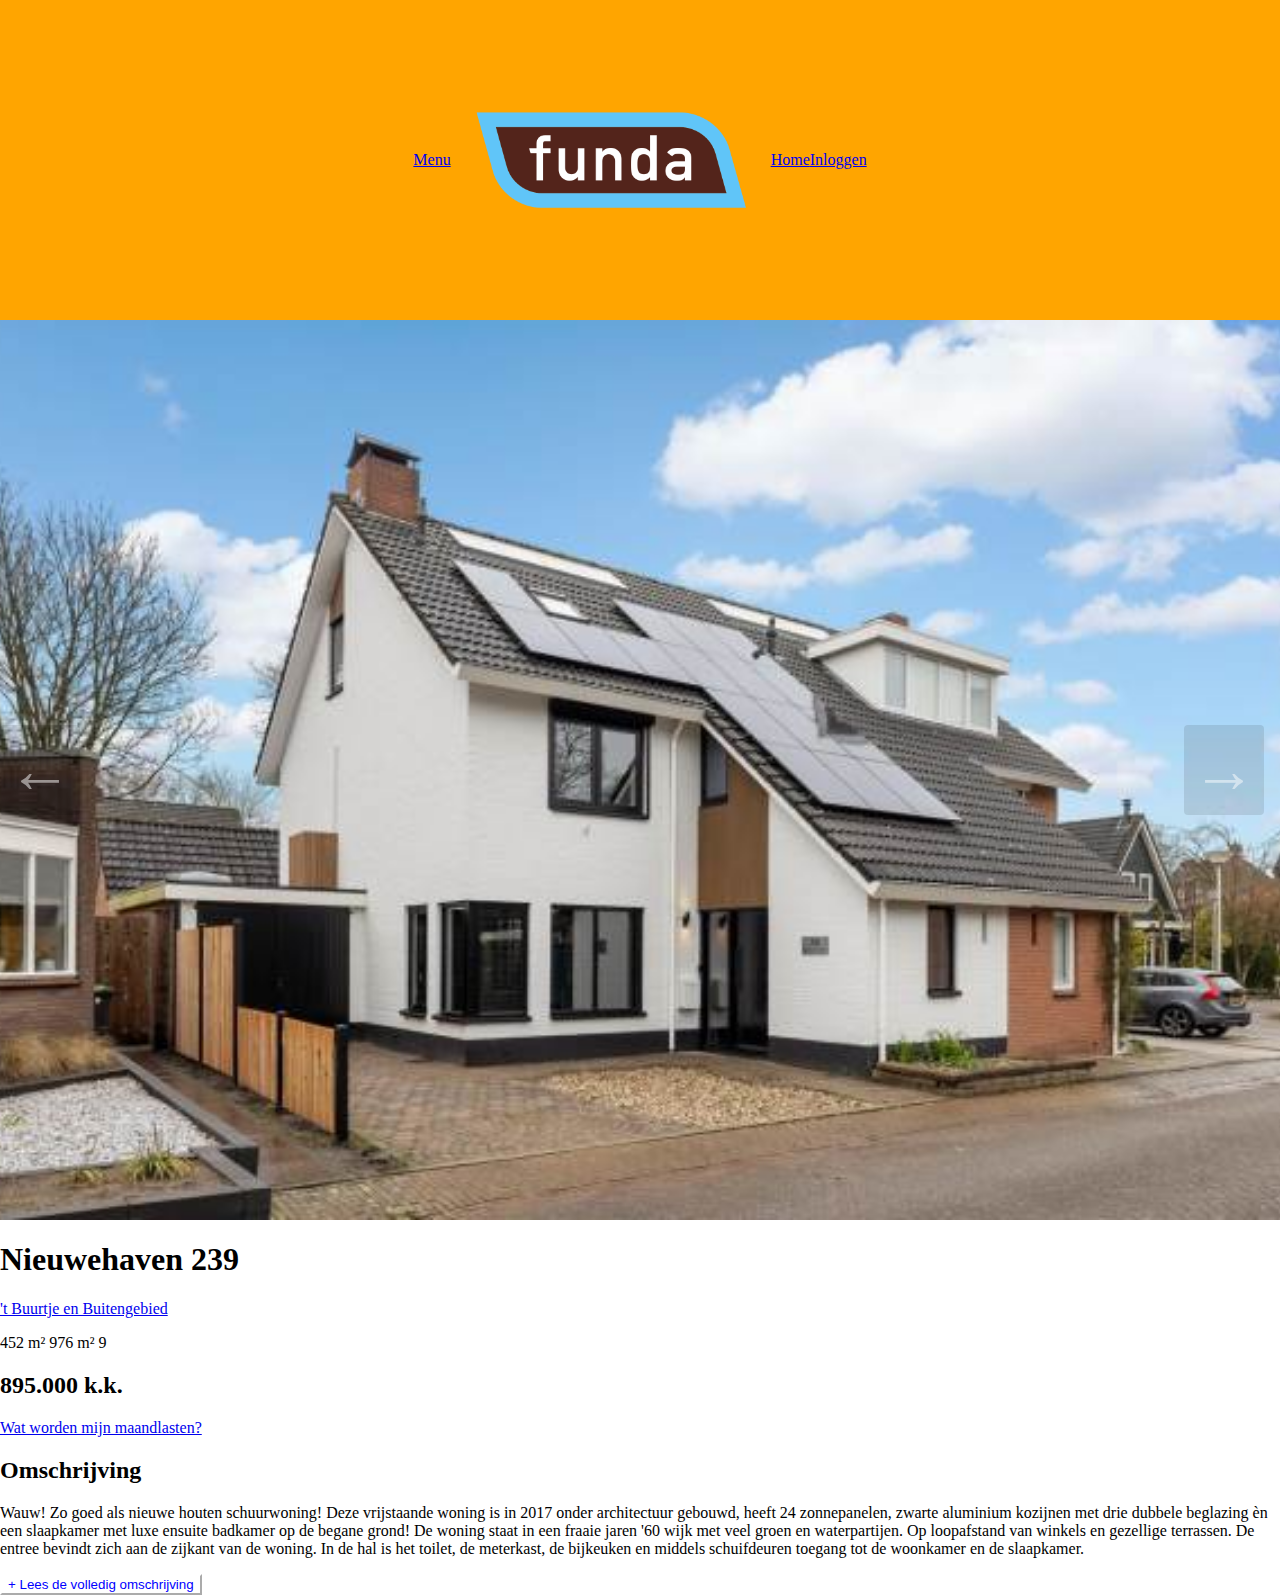
==== index.html @ ca4c76fd "fd" ====
<!DOCTYPE html>
<html lang="en">
<head>
    <meta charset="UTF-8">
    <meta name="viewport" content="width=device-width, initial-scale=1.0">
    <title>Document</title>
    <link rel="stylesheet" href="styles/fundastyle.css">
    <script src="fundascript" defer></script>
    <title>Funda</title>
    <link rel="icon" href="plaatjess/02-funda-Blue.png"/>
</head>
<header>
    <nav>
        <a href="https://www.youtube.com/">Menu</a>
        <img id="logotje" src="plaatjess/02-funda-Blue.png" alt="logo van funda">
        <a href="https://www.youtube.com/">Home</a>
        <a href="https://www.youtube.com/">Inloggen</a>
   
    </nav>
</header>
<body>
    <section class="fotobeginner">
    <section aria-label="fotosfunda">
        <div class="swipere" data-slider>
            <button class="swipere-button eerste" data-carousel-button="eerste">&#8592;</button>
            <button class="swipere-button tweede" data-carousel-button="tweede">&#8594;</button>
        <ul data-slides>
            <li class="sliderfoto" data-active >
                <img src="plaatjess/0.jpg" alt="huis1" width="180">
            </li>
            <li class="sliderfoto">
                <img src="plaatjess/OIP.jpeg" alt="huis2">
            </li>
            <li class="sliderfoto">
                <img src="plaatjess/1.jpg" alt="huis3">
            </li>
            <li class="sliderfoto">
                <img src="plaatjess/806_720x480.jpg" alt="huis4">
            </li>
            <li class="sliderfoto">
                <img src="plaatjess/foto-s-van-een-modern-huizen-door-bas-suurmond-fotografie.webp" alt="huis5">
            </li>
            <!-- <li class="sliderfoto">
                <img src="plaatjess/" alt="huis6"></li>
            <li class="sliderfoto">
                <img src="plaatjess/" alt="huis"></li>
            <li class="sliderfoto"><img src="plaatjess/" alt="huis">
            </li>
            <li class="sliderfoto">
                <img src="plaatjess/" alt="huis"></li>
            <li class="sliderfoto"><img src="plaatjess/" alt="huis">
            </li>
            <li class="sliderfoto">
                <img src="plaatjess/" alt="huis">
            </li>
            <li class="sliderfoto">
                <img src="plaatjess/" alt="huis">
            </li>
            <li class="sliderfoto">
                <img src="plaatjess/" alt="huis">
            </li>
            <li class="sliderfoto">
                <img src="plaatjess/" alt="huis">
            </li> -->
                        


        
        </ul>
      </div>
    </section>
</section>

    <!-- WIREFLOW -->

    <section class="wireflowgedeelte">

        <h1>Nieuwehaven 239</h1>
        <p></p>
        <a href="https://www.funda.nl/informatie/schagerbrug/t-buurtje-en-buitengebied/">'t Buurtje en Buitengebied</a>
        <p> 452 m²
            976 m²
            9</p>
            <h2>895.000 k.k.</h2>
            <a href="https://www.funda.nl/hypotheek/maandlasten/ing/?id=42235250">Wat worden mijn maandlasten?</a>

            <h2>Omschrijving</h2>
            <p>
                Wauw!
                Zo goed als nieuwe houten schuurwoning! Deze vrijstaande woning is in 2017 onder architectuur gebouwd, heeft 24 zonnepanelen, zwarte aluminium kozijnen met drie dubbele beglazing èn een slaapkamer met luxe ensuite badkamer op de begane grond!
                De woning staat in een fraaie jaren '60 wijk met veel groen en waterpartijen. Op loopafstand van winkels en gezellige terrassen.
                
                De entree bevindt zich aan de zijkant van de woning. In de hal is het toilet, de meterkast, de bijkeuken en middels schuifdeuren toegang tot de woonkamer en de slaapkamer.
                
                </p>
                <!-- <p>
                De woonkamer is prachtig! 50 m² en door het hoge plafond, de vele ramen en de grote schuifpui is de woonkamer erg licht. De keuken is in een witte kleurstelling en is voorzien van een NEFF stoomoven, koelkast, vriezer, BORA inductiekookplaat, quooker en afwasmachine. Door het kookeiland is er veel werkruimte en veel kastruimte.
                Lekker koken met zicht op je gasten!
                De houtkachel zorgt voor extra warmte en gezelligheid tijdens de koude winterdagen. De grote schuifpui zorgt voor de verbinding met het terras en de tuin. Er is uitzicht op gemeentegroen en een vijver.
                
                De grote slaapkamer op de begane grond heeft een en suite badkamer met wastafelmeubel, een ruime inloopdouche, sauna en een vrijstaand bad. Een heerlijke wellness ruimte! In de slaapkamer is veel (vaste) kastruimte.
                In de bijkeuken is de wasmachine en droger aansluiting, de waterontharder, de cv ketel en veel (vaste) kastruimte.
                
                Op de verdieping is een badkamer, slaapkamer en vide. De vide zorgt voor verbinding met de woonkamer. Eventueel zou hier een derde slaapkamer gemaakt kunnen worden met hetzelfde formaat als de slaapkamer die er al is. Er zijn dakramen en op de vloer ligt laminaat. De badkamer heeft een inloopdouche, toilet en een wastafelmeubel.
                
                De woning is volledig voorzien van aluminium kozijnen met driedubbele beglazing. De begane grond heeft een egalinevloer, alles is netjes gestuct, in lichte kleuren geschilderd en voorzien van fraaie details in eikenhout. Hier kun je zo in!
                
                De tuin is gelegen op het zuidwesten en heeft diverse terrassen zodat er altijd wel een zon- of schaduwplekje te vinden is. Er is een gazon, groentetuin en er zijn onderhoudsarme borders met witte hortensia’s en rododendrons.
                Voor de fietsen en tuinspullen is er nog een berging van ca. 17 m².
                
                • Bouwjaar 2017
                • Dak-, muur- en vloerisolatie
                • Driedubbele beglazing
                • 24 Solar Frontier zonnepanelen
                • Energielabel A+
                • Waterontharder
                • Verwarming door middel van cv-ketel en houtkachel
                
                Bent u benieuwd naar deze nieuwe, vrijstaande, levensloopbestendige woning in Peize? Maak dan een afspraak voor een bezichtiging. Wij nemen alle tijd om u de woning te laten zien. Tot ziens!
            </p> -->
        
        <button class="volledig">+ Lees de volledig omschrijving</button>
        


    </section>
</body>
</html>
---- styles/fundastyle.css ----
nav{
    position: static;
    display: flex;
    justify-content: center;
    align-items: center;
    background-color: orange;
    top: 0em;
    left: 0em;
    right: 0em;
    
}

#logotje{
    width: 25%;
}




/* FOTO SLIDER GEDEELTE */


 *, *::before, *::after {
    box-sizing: border-box;

body{
    margin: 0;

}

    
.swipere{
    width: 100vw; 
    height: 100vh;
    position: relative;
    border-bottom-color: orange;
}

.sliderfoto{
    position: absolute;
    inset: 0;
    opacity: 0;
}
.sliderfoto > img{
    display: block;
    width: 100%;
    height: 100%;
    object-fit: cover;
    object-position: center;
}

.sliderfoto[data-active] {
   opacity: 1;
}

.swipere-button{
    position: absolute;
    background: none;
    border: none;
    font-size: 4rem;
    top: 50%;
    z-index: 100;
    transform: translateY(-50%);
    color: rgba(255, 255, 255, .5);
    cursor: pointer;
    border-radius: .25rem;
    padding: 0.5rem;
    background-color: rgba(0, 0, 0, .1);
}
 
.swipere > ul {
    margin: 0;
    padding: 0;
    list-style: none;
}
.swipere-button:hover,
.swipere-button:focus{
    color: white;
    background-color: rgba(0, 0, 0, .2);
}

.swipere-button:focus{
  outline: 1px solid black;  
}
.swipere-button.eerste{
    left: 0rem;
}

.swipere-button.tweede{
    right: 1rem;
}
}


/* EINDE FOTO SLIDER */

.wireflowgedeelte{
 background-color: white;


}
.volledig{
    background-color: white;
    border-color: white;
    color: blue;
    box-shadow: white;
}
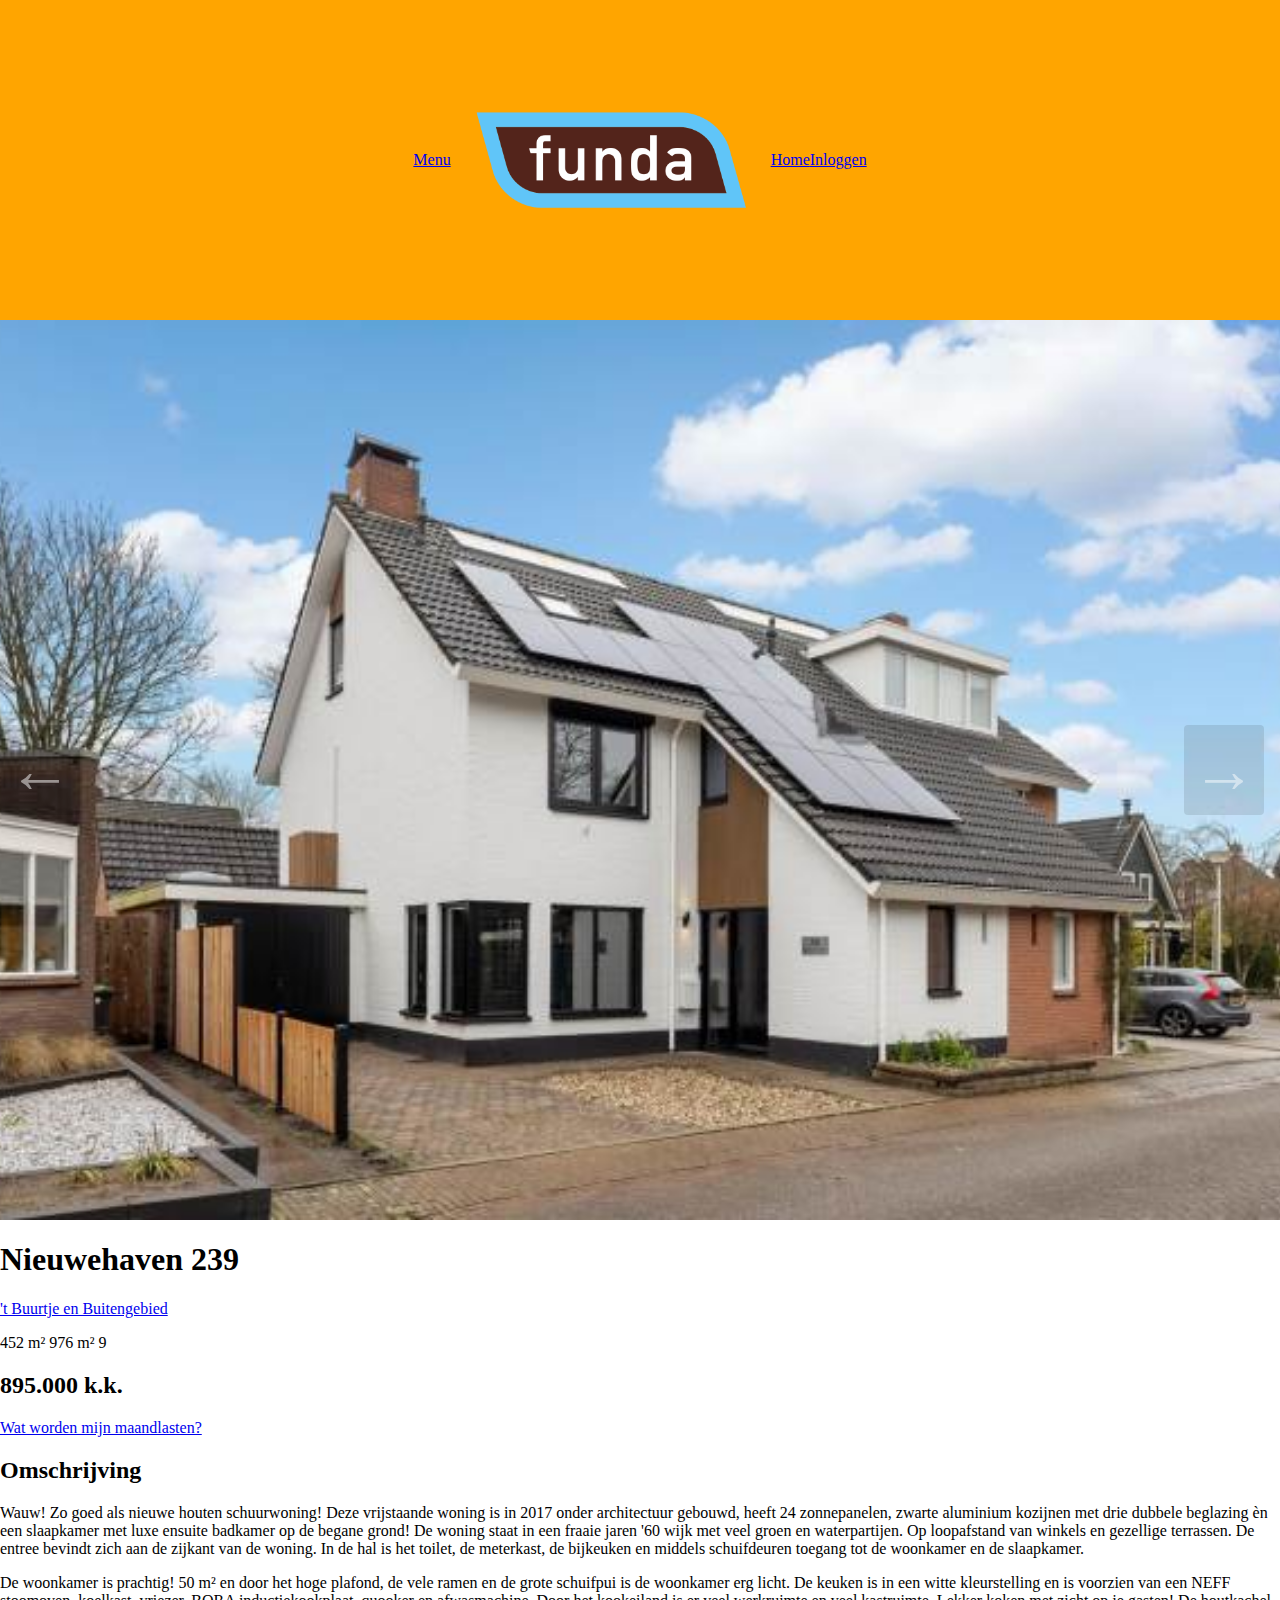
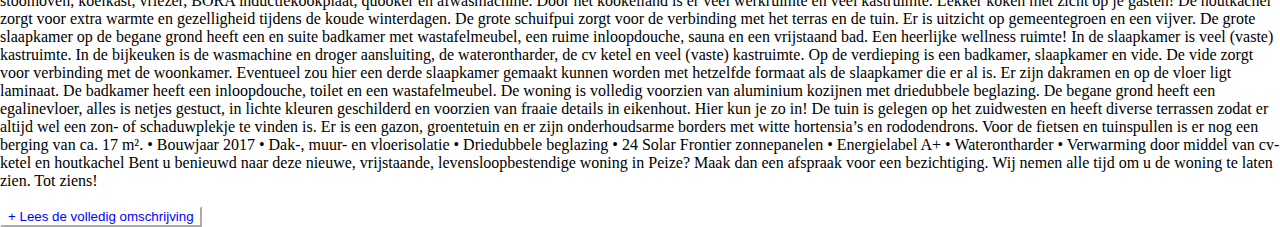
==== commit 85c5f6fd: "hulp nodig" ====
--- a/index.html
+++ b/index.html
@@ -85,15 +85,15 @@
             <a href="https://www.funda.nl/hypotheek/maandlasten/ing/?id=42235250">Wat worden mijn maandlasten?</a>
 
             <h2>Omschrijving</h2>
-            <p>
+            <p class="start">
                 Wauw!
                 Zo goed als nieuwe houten schuurwoning! Deze vrijstaande woning is in 2017 onder architectuur gebouwd, heeft 24 zonnepanelen, zwarte aluminium kozijnen met drie dubbele beglazing èn een slaapkamer met luxe ensuite badkamer op de begane grond!
                 De woning staat in een fraaie jaren '60 wijk met veel groen en waterpartijen. Op loopafstand van winkels en gezellige terrassen.
                 
                 De entree bevindt zich aan de zijkant van de woning. In de hal is het toilet, de meterkast, de bijkeuken en middels schuifdeuren toegang tot de woonkamer en de slaapkamer.
-                
+                <div class="hele"></div>
                 </p>
-                <!-- <p>
+                <p>
                 De woonkamer is prachtig! 50 m² en door het hoge plafond, de vele ramen en de grote schuifpui is de woonkamer erg licht. De keuken is in een witte kleurstelling en is voorzien van een NEFF stoomoven, koelkast, vriezer, BORA inductiekookplaat, quooker en afwasmachine. Door het kookeiland is er veel werkruimte en veel kastruimte.
                 Lekker koken met zicht op je gasten!
                 De houtkachel zorgt voor extra warmte en gezelligheid tijdens de koude winterdagen. De grote schuifpui zorgt voor de verbinding met het terras en de tuin. Er is uitzicht op gemeentegroen en een vijver.
@@ -117,7 +117,7 @@
                 • Verwarming door middel van cv-ketel en houtkachel
                 
                 Bent u benieuwd naar deze nieuwe, vrijstaande, levensloopbestendige woning in Peize? Maak dan een afspraak voor een bezichtiging. Wij nemen alle tijd om u de woning te laten zien. Tot ziens!
-            </p> -->
+            </p>
         
         <button class="volledig">+ Lees de volledig omschrijving</button>
         
--- a/styles/fundastyle.css
+++ b/styles/fundastyle.css
@@ -105,4 +105,10 @@
     border-color: white;
     color: blue;
     box-shadow: white;
+}
+
+
+
+.hele{
+    visibility: 0;
 }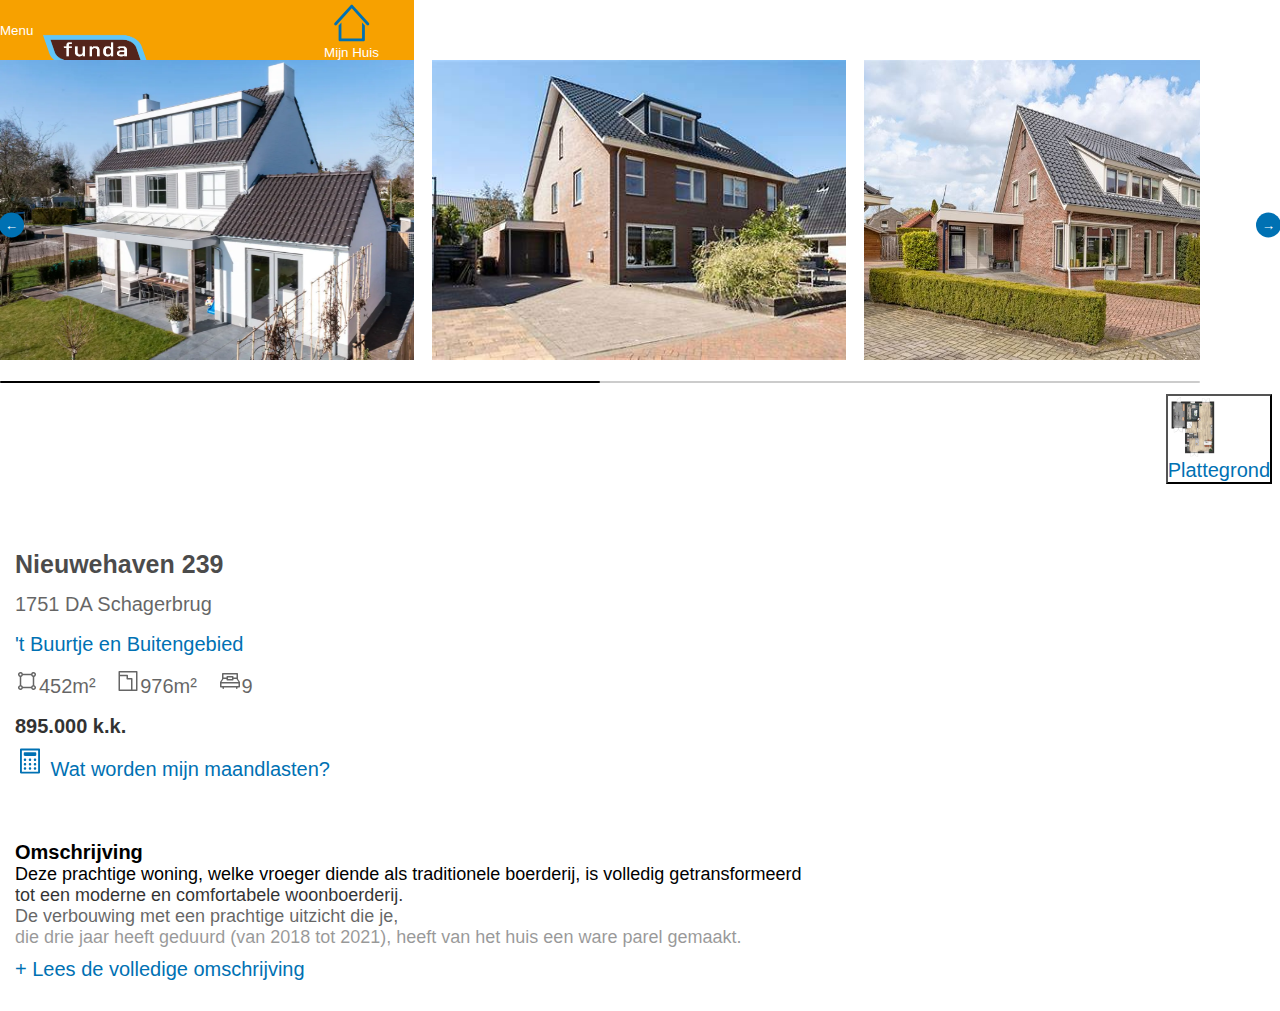
==== commit 0dd03b6d: "nieuwste element" ====
--- a/index.html
+++ b/index.html
@@ -1,128 +1,142 @@
 <!DOCTYPE html>
-<html lang="en">
+<html lang="nl">
 <head>
     <meta charset="UTF-8">
     <meta name="viewport" content="width=device-width, initial-scale=1.0">
     <title>Document</title>
-    <link rel="stylesheet" href="styles/fundastyle.css">
-    <script src="fundascript" defer></script>
-    <title>Funda</title>
-    <link rel="icon" href="plaatjess/02-funda-Blue.png"/>
+    <link rel="stylesheet" href="styles/nieuwefundastyle.css">
+    <script src="fundascript.js" defer></script>
 </head>
+
 <header>
     <nav>
-        <a href="https://www.youtube.com/">Menu</a>
-        <img id="logotje" src="plaatjess/02-funda-Blue.png" alt="logo van funda">
-        <a href="https://www.youtube.com/">Home</a>
-        <a href="https://www.youtube.com/">Inloggen</a>
-   
+
+        <div class="navbar-left"> 
+            <button class="button-menu"> Menu</button>
+<img class="Logo" src="plaatjess\02-funda-Blue.png" width="125px" height="100px" alt="funda-logo">
+
+        </div>
+
+        <div class="my-house"> 
+            <button class="button-house">
+                  <svg width="48px" height="48px" viewBox="0 0 48 48" version="1.1" xmlns="http://www.w3.org/2000/svg" xmlns:xlink="http://www.w3.org/1999/xlink">
+                <title>House</title>
+                <g id="House" stroke="none" stroke-width="1" fill="none" fill-rule="evenodd">
+                    <path d="M34.7181,23.9375 L37.7181,27.2695 L37.7181,42.5965 C37.7181,43.4235 37.0481,44.0945 36.2211,44.0965 L36.2211,44.0965 L11.2181,44.0965 C10.3891,44.0965 9.7181,43.4255 9.7181,42.5965 L9.7181,42.5965 L9.7181,27.2705 L12.7181,23.9385 L12.7181,41.0965 L34.7181,41.0965 L34.7181,23.9375 Z M23.7346,4.9994 C23.8166,5.0014 23.8976,5.0194 23.9786,5.0344 C24.0786,5.0524 24.1786,5.0704 24.2746,5.1084 C24.3736,5.1484 24.4646,5.2114 24.5546,5.2744 C24.6236,5.3214 24.6946,5.3634 24.7556,5.4234 C24.7806,5.4474 24.8146,5.4574 24.8386,5.4844 L24.8386,5.4844 L42.0506,24.6004 C42.6046,25.2164 42.5546,26.1644 41.9396,26.7194 C41.3236,27.2734 40.3756,27.2234 39.8216,26.6084 L39.8216,26.6084 L37.7156,24.2694 L34.7156,20.9374 L23.7166,8.7214 L12.7156,20.9384 L9.7156,24.2704 L7.6146,26.6034 C7.0606,27.2194 6.1126,27.2684 5.4966,26.7144 C4.8806,26.1604 4.8306,25.2114 5.3846,24.5964 L5.3846,24.5964 L22.5976,5.4804 C22.6256,5.4484 22.6656,5.4354 22.6956,5.4074 C22.7346,5.3714 22.7786,5.3464 22.8206,5.3144 C22.9366,5.2254 23.0576,5.1474 23.1886,5.0974 C23.2486,5.0744 23.3106,5.0654 23.3726,5.0514 C23.4926,5.0224 23.6126,4.9994 23.7346,4.9994 Z" id="house" fill="#0071B3"></path>
+                </g>
+            </svg> Mijn Huis</button>
+        </div>
+
+
     </nav>
 </header>
+
+<!-- SLIDER SECTION -->
+
 <body>
-    <section class="fotobeginner">
-    <section aria-label="fotosfunda">
-        <div class="swipere" data-slider>
-            <button class="swipere-button eerste" data-carousel-button="eerste">&#8592;</button>
-            <button class="swipere-button tweede" data-carousel-button="tweede">&#8594;</button>
-        <ul data-slides>
-            <li class="sliderfoto" data-active >
-                <img src="plaatjess/0.jpg" alt="huis1" width="180">
-            </li>
-            <li class="sliderfoto">
-                <img src="plaatjess/OIP.jpeg" alt="huis2">
-            </li>
-            <li class="sliderfoto">
-                <img src="plaatjess/1.jpg" alt="huis3">
-            </li>
-            <li class="sliderfoto">
-                <img src="plaatjess/806_720x480.jpg" alt="huis4">
-            </li>
-            <li class="sliderfoto">
-                <img src="plaatjess/foto-s-van-een-modern-huizen-door-bas-suurmond-fotografie.webp" alt="huis5">
-            </li>
-            <!-- <li class="sliderfoto">
-                <img src="plaatjess/" alt="huis6"></li>
-            <li class="sliderfoto">
-                <img src="plaatjess/" alt="huis"></li>
-            <li class="sliderfoto"><img src="plaatjess/" alt="huis">
-            </li>
-            <li class="sliderfoto">
-                <img src="plaatjess/" alt="huis"></li>
-            <li class="sliderfoto"><img src="plaatjess/" alt="huis">
-            </li>
-            <li class="sliderfoto">
-                <img src="plaatjess/" alt="huis">
-            </li>
-            <li class="sliderfoto">
-                <img src="plaatjess/" alt="huis">
-            </li>
-            <li class="sliderfoto">
-                <img src="plaatjess/" alt="huis">
-            </li>
-            <li class="sliderfoto">
-                <img src="plaatjess/" alt="huis">
-            </li> -->
-                        
+    <section class="startscherm">
+      <div class="container">
+            <div class="slider-wrapper">
+                <button id="prev-slide" class="slide-button material-symbol-rounded">&#8592;</button>
+                <div class="image-list">
+                    <img class="modern-home" src="plaatjess/foto-s-van-een-modern-huizen-door-bas-suurmond-fotografie.webp" alt="img-1" class="image-item">
+                    <img src="plaatjess/OIP.jpeg" alt="img-2" class="image-item">
+                    <img src="plaatjess/husije.jpg" alt="img-3" class="image-item">
+                    <img src="plaatjess/doz.jpg" alt="img-4" class="image-item">
+                    <img src="plaatjess/nieuwtuinjtej.jpeg" alt="img-5" class="image-item">
+                    <img src="plaatjess/Vrijstaand-plattegrond-1-h1200.webp" alt="img-6" class="image-item">
+                    <img src="plaatjess/tuinnnne.jpeg" alt="img-7" class="image-item">
+                    <img src="plaatjess/keukjete.jpg" alt="img-8" class="image-item">
+                    <img src="plaatjess/kukejjtje.png" alt="img-9" class="image-item">
+                    <img src="plaatjess/baddder.jpg" alt="img-10" class="image-item">
+                    <img src="plaatjess/badkamer-ideeen-grijs-wit-6.jpg" alt="img-11" class="image-item">
+                    <img src="plaatjess/badkamer.jpg" alt="img-12" class="image-item">
+                    <img src="plaatjess/kammer.jpeg" alt="img-13" class="image-item">
+                    <img src="plaatjess/kammmmmer.jpeg" alt="img-14" class="image-item">
+                    <img src="plaatjess/husije.jpg" alt="img-15" class="image-item">
+                    <img src="plaatjess/husikamer.jpeg" alt="img-16" class="image-item">
+                    <img src="plaatjess/husisskamer.jpg" alt="img-17" class="image-item">
+                    <img src="plaatjess/sea-you-hotel-kamer-comfort1.jpg" alt="img-18" class="image-item">
 
+                </div> 
+                <button id="next-slide" class="slide-button material-symbol-rounded">&#8594;</button>
+            </div>
+            <div class="slider-scrollbar">
+                <div class="scrollbar-track">
+                    <div class="scrollbar-thumb"></div>
+                </div>
+            </div> 
+     </div>
 
-        
-        </ul>
-      </div>
+        <Button class="plattegrond-button">
+        <img class="free-map" src="plaatjess/Vrijstaand-plattegrond-1-h1200.webp" alt="plattegrond" width="50px">
+        Plattegrond</Button>
     </section>
-</section>
 
-    <!-- WIREFLOW -->
+<!-- NEW SECTION "PRICE SECTION" -->
 
-    <section class="wireflowgedeelte">
+<div class="price">
+    <section class="prijs-section">
+        <h1>Nieuwehaven 239</h1>
+        <p>1751 DA Schagerbrug</p>
+        <a href="https://www.funda.nl/informatie/schagerbrug/t-buurtje-en-buitengebied/">'t Buurtje en Buitengebied</a>
+        <p id="cijfertjes"> <svg xmlns="http://www.w3.org/2000/svg" width="24" height="24" fill="currentColor" role="presentation" viewBox="0 0 48 48"><path d="M38.5 32.25v-16.5a5 5 0 10-6.25-6.25h-16.5a5 5 0 10-6.25 6.25v16.5a5 5 0 106.25 6.25h16.5a5 5 0 106.25-6.25zm-6.25 3.25h-16.5a5 5 0 00-3.25-3.25v-16.5a5 5 0 003.25-3.25h16.5a5 5 0 003.25 3.25v16.5a5 5 0 00-3.25 3.25zM37 9a2 2 0 11-2 2 2 2 0 012-2zM11 9a2 2 0 11-2 2 2 2 0 012-2zm0 30a2 2 0 112-2 2 2 0 01-2 2zm26 0a2 2 0 112-2 2 2 0 01-2 2z"></path></svg>452m²
+            <svg xmlns="http://www.w3.org/2000/svg" width="24" height="24" fill="currentColor" role="presentation" viewBox="0 0 48 48"><path d="M43 5.5A1.5 1.5 0 0041.5 4h-35A1.5 1.5 0 005 5.5v37A1.5 1.5 0 006.5 44h35a1.5 1.5 0 001.5-1.5zm-35 9h13v5a1.5 1.5 0 001.5 1.5H30v20H8zm25 5a1.5 1.5 0 00-1.5-1.5H24v-5a1.5 1.5 0 00-1.5-1.5H8V7h32v34h-7z"></path></svg>976m²
+            <svg xmlns="http://www.w3.org/2000/svg" width="24" height="24" fill="currentColor" role="presentation" viewBox="0 0 48 48"><path d="M11 20l-3.999 5.999h33.998L37 20h3l3.999 5.999L44 26v9.5a1.5 1.5 0 01-1.5 1.5H39v1.5a1.5 1.5 0 01-3 0V37H12v1.5a1.5 1.5 0 01-3 0V37H5.5A1.5 1.5 0 014 35.5V26l.001-.001L8 20h3zm30 9H7v5h34v-5zM38.5 8A1.5 1.5 0 0140 9.5V20l-9-.001V21.5a1.5 1.5 0 01-1.5 1.5h-11a1.5 1.5 0 01-1.5-1.5v-1.501L8 20V9.5A1.5 1.5 0 019.5 8h29zM28 17h-8v3h8v-3zm9-6H11v5.999h6V15.5a1.5 1.5 0 011.5-1.5h11a1.5 1.5 0 011.5 1.5v1.499h6V11z"></path></svg>9</p>
+            <h2>895.000 k.k.</h2>
+            <a href="https://www.funda.nl/hypotheek/maandlasten/ing/?id=42235250"><?xml version="1.0" encoding="UTF-8"?>
+                <svg width="30px" height="30px" viewBox="0 0 48 48" version="1.1" xmlns="http://www.w3.org/2000/svg" xmlns:xlink="http://www.w3.org/1999/xlink">
+                    <title>Calculator</title>
+                    <g id="Calculator" stroke="none" stroke-width="1" fill="none" fill-rule="evenodd">
+                        <path d="M38.5,4 C39.3284271,4 40,4.67157288 40,5.5 L40,5.5 L40,42.5 C40,43.3284271 39.3284271,44 38.5,44 L38.5,44 L9.5,44 C8.67157288,44 8,43.3284271 8,42.5 L8,42.5 L8,5.5 L8.00686658,5.35553999 C8.07955132,4.59488808 8.72030388,4 9.5,4 L9.5,4 Z M37,7 L11,7 L11,41 L37,41 L37,7 Z M16,34 C17.1045695,34 18,34.8954305 18,36 C18,37.1045695 17.1045695,38 16,38 C14.8954305,38 14,37.1045695 14,36 C14,34.8954305 14.8954305,34 16,34 Z M24,34 C25.1045695,34 26,34.8954305 26,36 C26,37.1045695 25.1045695,38 24,38 C22.8954305,38 22,37.1045695 22,36 C22,34.8954305 22.8954305,34 24,34 Z M32,34 C33.1045695,34 34,34.8954305 34,36 C34,37.1045695 33.1045695,38 32,38 C30.8954305,38 30,37.1045695 30,36 C30,34.8954305 30.8954305,34 32,34 Z M16,27 C17.1045695,27 18,27.8954305 18,29 C18,30.1045695 17.1045695,31 16,31 C14.8954305,31 14,30.1045695 14,29 C14,27.8954305 14.8954305,27 16,27 Z M24,27 C25.1045695,27 26,27.8954305 26,29 C26,30.1045695 25.1045695,31 24,31 C22.8954305,31 22,30.1045695 22,29 C22,27.8954305 22.8954305,27 24,27 Z M32,27 C33.1045695,27 34,27.8954305 34,29 C34,30.1045695 33.1045695,31 32,31 C30.8954305,31 30,30.1045695 30,29 C30,27.8954305 30.8954305,27 32,27 Z M16,20 C17.1045695,20 18,20.8954305 18,22 C18,23.1045695 17.1045695,24 16,24 C14.8954305,24 14,23.1045695 14,22 C14,20.8954305 14.8954305,20 16,20 Z M24,20 C25.1045695,20 26,20.8954305 26,22 C26,23.1045695 25.1045695,24 24,24 C22.8954305,24 22,23.1045695 22,22 C22,20.8954305 22.8954305,20 24,20 Z M32,20 C33.1045695,20 34,20.8954305 34,22 C34,23.1045695 33.1045695,24 32,24 C30.8954305,24 30,23.1045695 30,22 C30,20.8954305 30.8954305,20 32,20 Z M32.5,10 C33.3284271,10 34,10.6715729 34,11.5 L34,14.5 C34,15.3284271 33.3284271,16 32.5,16 L15.5,16 C14.6715729,16 14,15.3284271 14,14.5 L14,11.5 C14,10.6715729 14.6715729,10 15.5,10 L32.5,10 Z" id="calculator" fill="#0071B3"></path>
+                    </g>
+                </svg> Wat worden mijn maandlasten?</a>
+    </section>
+</div>
 
-        <h1>Nieuwehaven 239</h1>
-        <p></p>
-        <a href="https://www.funda.nl/informatie/schagerbrug/t-buurtje-en-buitengebied/">'t Buurtje en Buitengebied</a>
-        <p> 452 m²
-            976 m²
-            9</p>
-            <h2>895.000 k.k.</h2>
-            <a href="https://www.funda.nl/hypotheek/maandlasten/ing/?id=42235250">Wat worden mijn maandlasten?</a>
+<!-- NEW SECTION "DISCRIPTION" -->
 
-            <h2>Omschrijving</h2>
-            <p class="start">
-                Wauw!
-                Zo goed als nieuwe houten schuurwoning! Deze vrijstaande woning is in 2017 onder architectuur gebouwd, heeft 24 zonnepanelen, zwarte aluminium kozijnen met drie dubbele beglazing èn een slaapkamer met luxe ensuite badkamer op de begane grond!
-                De woning staat in een fraaie jaren '60 wijk met veel groen en waterpartijen. Op loopafstand van winkels en gezellige terrassen.
-                
-                De entree bevindt zich aan de zijkant van de woning. In de hal is het toilet, de meterkast, de bijkeuken en middels schuifdeuren toegang tot de woonkamer en de slaapkamer.
-                <div class="hele"></div>
-                </p>
-                <p>
-                De woonkamer is prachtig! 50 m² en door het hoge plafond, de vele ramen en de grote schuifpui is de woonkamer erg licht. De keuken is in een witte kleurstelling en is voorzien van een NEFF stoomoven, koelkast, vriezer, BORA inductiekookplaat, quooker en afwasmachine. Door het kookeiland is er veel werkruimte en veel kastruimte.
-                Lekker koken met zicht op je gasten!
-                De houtkachel zorgt voor extra warmte en gezelligheid tijdens de koude winterdagen. De grote schuifpui zorgt voor de verbinding met het terras en de tuin. Er is uitzicht op gemeentegroen en een vijver.
-                
-                De grote slaapkamer op de begane grond heeft een en suite badkamer met wastafelmeubel, een ruime inloopdouche, sauna en een vrijstaand bad. Een heerlijke wellness ruimte! In de slaapkamer is veel (vaste) kastruimte.
-                In de bijkeuken is de wasmachine en droger aansluiting, de waterontharder, de cv ketel en veel (vaste) kastruimte.
-                
-                Op de verdieping is een badkamer, slaapkamer en vide. De vide zorgt voor verbinding met de woonkamer. Eventueel zou hier een derde slaapkamer gemaakt kunnen worden met hetzelfde formaat als de slaapkamer die er al is. Er zijn dakramen en op de vloer ligt laminaat. De badkamer heeft een inloopdouche, toilet en een wastafelmeubel.
-                
-                De woning is volledig voorzien van aluminium kozijnen met driedubbele beglazing. De begane grond heeft een egalinevloer, alles is netjes gestuct, in lichte kleuren geschilderd en voorzien van fraaie details in eikenhout. Hier kun je zo in!
-                
-                De tuin is gelegen op het zuidwesten en heeft diverse terrassen zodat er altijd wel een zon- of schaduwplekje te vinden is. Er is een gazon, groentetuin en er zijn onderhoudsarme borders met witte hortensia’s en rododendrons.
-                Voor de fietsen en tuinspullen is er nog een berging van ca. 17 m².
-                
-                • Bouwjaar 2017
-                • Dak-, muur- en vloerisolatie
-                • Driedubbele beglazing
-                • 24 Solar Frontier zonnepanelen
-                • Energielabel A+
-                • Waterontharder
-                • Verwarming door middel van cv-ketel en houtkachel
-                
-                Bent u benieuwd naar deze nieuwe, vrijstaande, levensloopbestendige woning in Peize? Maak dan een afspraak voor een bezichtiging. Wij nemen alle tijd om u de woning te laten zien. Tot ziens!
-            </p>
-        
-        <button class="volledig">+ Lees de volledig omschrijving</button>
-        
+    <section class="omschrijving">
+        <article class="begin">
+        <h1>Omschrijving</h1>
+        <p>Deze prachtige woning, welke vroeger diende als traditionele boerderij, is volledig getransformeerd <p id="ontsz">tot een moderne en comfortabele woonboerderij.</p> <p id="niethelder">De verbouwing met een prachtige uitzicht die je,</p> <p id="onzichtbaar">die drie jaar heeft geduurd (van 2018 tot 2021), heeft van het huis een ware parel gemaakt. </p>
+        </article>
 
+        <div id="vergroten">
+        <p>Bij de verbouwing zijn veel van de authentieke details behouden gebleven, zoals de oude houtenbalken, de originele ramen en deuren. Binnenin wacht een zee van ruimte, met momenteel maar liefst vijf slaapkamers. Daarbij biedt het voorhuis ruimte aan een Bed & Breakfast voor vijf personen. Daarnaast zit er in de woning nog een B&B (appartement) met eigen ingang. Hier kunnen uw gasten genieten van hun eigen ruimte met privacy en comfort. Dit alles bevindt zich op een locatie die het beste van beide werelden biedt. U bent nabij het centrum van het dorp en tegelijkertijd omringd door de pracht van de natuur, terwijl de levendigheid van Schagen ook binnen handbereik is.
+
+            Kom binnen
+            Zodra u via de voordeur de hal betreedt wordt uw aandacht direct getrokken naar de karaktervolle tegeltjes, die u ook terug ziet bij de gezellige openhaard. De hal leidt u verder naar de sfeervolle U-vormige woonkamer. In het hart van deze woonruimte bevindt zich een prachtige ruime keuken. Een uniek en opvallend detail is de oude werkbank die dient als kookeiland. De keuken straalt mede hierdoor een warme sfeer uit. Met een grote eettafel naast de keuken, is deze ruimte ideaal voor gezellige diners met vrienden en familie.
+            In de woonkamer zijn talloze leuke details te ontdekken, waaronder een verlicht nisje, originele deuren en een luik die geopend kan worden naar de eerste verdieping. Voor de kinderen is er een speelkamer, afgescheiden met stalen taatsdeuren. De originele ramen in het woongedeelte zijn bewaard gebleven, waardoor de klassieke uitstraling behouden is. De houtkachel zorgt voor een extra warmte en sfeer tijdens de koelere dagen. Op de begane grond vindt u ook een royale bijkeuken met een wasruimte en extra badkamer. De overige ruimte is benut als kantoor.
+            
+            De bovenverdieping is werkelijk een droom die uitkomt, hier voelt u de zorg en vakmanschap waarmee deze woning is verbouwd. Hier vindt u een stijlvolle master bedroom met recht tegenover op de gang een ruime inloopkast (welke tevens omgebouwd kan worden tot slaapkamer). Voor de kinderen zijn er twee fantastische kinderkamers gecreëerd, elk met een eigen thema. De zeer ruime badkamer heeft een dubbele wastafel, een ligbad, een douche, een toilet en bidet. Op de tweede verdieping bevinden zich nog twee ruime slaapkamers, ideaal voor gasten, grote gezinnen of als hobbyruimte.
+            
+            B&B (voorhuis)
+            De B&B heeft een eigen privé-ingang en oprit, zodat u en de gasten ongestoord van elkaar kunnen leven. Een zitplek in de eigen tuin van het voorhuis biedt de perfecte plek voor gasten om te ontspannen en te genieten van hun vakantie. Het voorhuis is voorzien van zowel een eigen keuken als eigen badkamer. Op de eerste verdieping vindt u twee slaapkamers. Deze plek is perfect voor diegene die opzoek zijn naar een eigen plekje met privacy of mensen die ervan dromen om een B&B te runnen. Dit geheel verleent zich ook uitstekend voor 'kangoeroe wonen'
+            
+            B&B (2) (appartement)
+            Aan de voorzijde van de woning bevindt zich nog een individuele B&B op de eerste verdieping, met een eigen ingang. Dit appartement heeft een volledig uitgeruste keuken, een eigen badkamer en een slaapkamer. Deze ruimte is perfect geschikt voor de verhuur van een Bed & Breakfast of voor de toekomst, bijvoorbeeld wanneer de kinderen ouder worden. Hier is ook de optie om eventueel een tweede slaapkamer op de begane grond te realiseren
+            
+            De B&B's zijn onderling aan elkaar verbonden, dit creërt een zeldzame gelegenheid voor een gastenverblijf of groepsverhuur, geschikt voor 7 tot mogelijk 9 personen. Deze veelzijdige woning zorgt ook voor meer capaciteit, voor kinderen die later op zichzelf willen wonen, of als kangoeroewoning.
+            
+            Buiten
+            Dankzij de gunstige ligging van de tuin op het zuidoosten kunt u de hele dag genieten van de zon. Voor kinderen is het een waar speelparadijs. Met een ingegraven trampoline en twee speeltoestellen kunnen zij zich hier uren vermaken. In de tuin vindt u een schuuropslag met een royale veranda, compleet met een gezellige houtkachel waar zomers precies het avondzonnetje invalt door de juiste ligging. Met uw eigen oprit heeft u voldoende parkeerruimte voor meerdere auto’s.
+            
+            Omgeving
+            De woning is gelegen in het buitengebied van Schagerbrug. Schagerbrug is een gezellig dorp dat bekend staat om zijn rustige en landelijke sfeer, omgeven door prachtige natuur en waterwegen. Het is een ideale plek voor liefhebbers van het buitenleven. Op fietsafstand (6 km) vindt u uitgestrekte stranden en duinen waar u heerlijk kunt wandelen, fietsen of genieten van een dagje aan zee. Het is de perfecte plek om te ontspannen en te genieten van de natuur. In het dorp vindt u een basisschool, sportvereniging en eetgelegenheden. Op 10 minuten rijden vindt u Schagen, een gezellige stad met vele terrassen en winkels. Met een bushalte voor de deur brengt de bus u met een directe verbinding naar de stad, waar zich een treinstation bevindt. Mocht u liever een grotere stad opzoeken, dan bent u binnen een half uur in het hart van Alkmaar dankzij de gunstige ligging ten opzichte van de A9.
+            
+            Perceeloppervlakte: 976 m²
+            Inhoud: 1.677 m³
+            Woonoppervlakte: 452 m²
+            Berging: 10 m²
+            Bouwjaar: 1890
+            
+            Voor meer informatie kunt u de uitgebreide brochure aanvragen, tevens kunt u diverse aanvullende documenten (onder andere NVM vragenlijst, kadastrale kaart, berekening gebruiksoppervlakte & inhoud, bestemming, enzovoort) downloaden via onze website (met een Klaver Profiel).</p>
+            </div>
+
+            <button id="plusbutton">+ Lees de volledige omschrijving</button>
 
     </section>
+
 </body>
 </html>
--- a/styles/nieuwefundastyle.css
+++ b/styles/nieuwefundastyle.css
@@ -0,0 +1,272 @@
+:root{
+    --primaire-color: #F7A100;
+    --secundaire-color: #0071B3;
+    --primaire-lettertype: Proxima Nova;
+}
+
+*{
+    margin: 0;
+    padding: 0;
+    box-sizing: border-box;
+    font-family: proxima nova, sans-serif;
+}
+
+
+/* BEGIN HEADER */
+
+nav{
+    display: flex;
+    background-color: var(--primaire-color);
+    left: 0em;
+    right: 0em;
+    
+}
+
+#knophuis{
+    width: 60px;
+    background-color: var(--primaire-color);
+    border-color: var(--primaire-color);
+    right: 0em;
+    
+
+}
+
+
+nav {
+    display: flex;
+    justify-content: space-between;
+    width: 414px;
+    height: 60px;
+    border: 0px;
+    top: 0px;    
+}
+
+.navbar-left {
+    display: flex;
+    justify-content: space-between;
+}
+
+.button-menu {
+    height: 100% ;
+    background-color: var(--primaire-color);
+    border-color: var(--primaire-color);
+    border: 0px;
+    color: white;
+}
+
+.logo{
+    position: absolute;
+}
+
+.button-house {
+    display: flex;
+    width: 125px;
+    height: 100%;
+    align-items: center;
+    flex-direction: column;
+    justify-content: center;
+    background-color: var(--primaire-color);
+    border: 0px;
+    color: white;
+}
+
+/* -------------------------------------------- */
+
+.container {
+    max-width: 1200px;
+    width: 100%;
+}
+
+.slider-wrapper .slide-button {
+    position: relative;
+}
+
+.slider-wrapper .slide-button {
+    position: absolute;
+    height: 25px;
+    width: 25px;
+    color: #fff;
+    border: none;
+    outline: none;
+    background: var(--secundaire-color);
+    cursor: pointer;
+    border-radius: 50%;
+    top: 25%; 
+   transform: translateY(-50%);
+}
+
+.slide-wrapper .slide-button:hover {
+    background:  #444;
+}
+
+.slider-wrapper .slide-button#prev-slide {
+    left: -1px;
+    /* display: none; */
+} 
+
+.slider-wrapper .slide-button#next-slide {
+    right: -1px;
+} 
+
+.slider-wrapper .image-list {
+    display: grid;
+    gap: 18px;
+    font-size: 0;
+    overflow-x: auto;
+    grid-template-columns: repeat(18, 1fr);
+    scrollbar-width: none;
+    margin-bottom: 10px;
+}
+
+.slider-wrapper .image-list::-webkit-scrollbar {
+    display: none;
+}
+
+.slider-wrapper .image-list .image-item {
+    width: 414px;
+    height: 300px;
+    object-fit: cover;
+}
+
+.container .slider-scrollbar {
+    height: 24px;
+    width: 100%;
+
+    display: flex;
+    align-items: center;
+}
+
+.slider-scrollbar .scrollbar-track {
+    height: 2px;
+    width: 100%;
+    background: #ccc;
+    position: relative;
+    border-radius: 4px;
+}
+
+.slider-scrollbar:hover .scrollbar-track {
+    height: 4px;
+
+}
+
+.slider-scrollbar .scrollbar-thumb {
+    position: absolute;
+    height: 100%;
+    width: 50%;
+    background: #000;
+    border-radius: inherit;
+    cursor: grab;
+}
+
+.slider-scrollbar .scrollbar-thumb:active {
+    cursor: grabbing;
+    height: 8px;
+    top: -2px
+}
+
+.slider-scrollbar .scrollbar-thumb::after {
+    content:"";
+    position: absolute;
+    left: 0;
+    right: 0;
+    top: -10px;
+    bottom: -10px;
+
+}
+
+.modern-home {
+    width: 414px;
+    height: 300px;
+    right: 0px;
+}
+
+.plattegrond-button{
+    display: flex;
+    position: absolute;
+    right: 8px;
+    flex-direction: column;
+    margin-bottom: 30px black;
+    font-size: 20px;
+    justify-content: center;
+    color: var(--secundaire-color);
+    background-color: #fff;
+}
+
+.startscherm{
+    margin-bottom: 150px;
+}
+
+/* EIND HEADER */
+
+/* PRICE BEGIN */
+.prijs-section{
+    margin-bottom: 50px;
+    line-height: 40px;
+    margin-left: 15px;
+
+    h1{
+        font-size: 25px;
+        opacity: 0.7;
+    }
+    h2{
+        opacity: 0.8;
+        font-size: 20px;
+    }
+    p{
+        opacity: 0.6;
+        font-size: 20px;
+    }
+
+    #cijfertjes{
+        word-spacing: 15px;
+    }
+
+    a{
+        color: var(--secundaire-color);
+        font-size: 20px;
+        text-decoration: none;
+    }
+}
+
+
+/* PRICE END */
+
+/* DISCRIPTION BEGIN */
+
+.begin{
+    margin-left: 15px;
+    margin-right: 10px;
+    h1{
+        font-size: 20px;
+    }
+
+    p{
+        font-size: 18px;
+    }
+    }
+#ontsz{
+    opacity: 0.8;
+}
+#niethelder{
+    opacity: 0.6;
+}
+#onzichtbaar{
+    opacity: 0.4;
+}
+
+#plusbutton {
+    border: none;
+    background: none;
+    color: var(--secundaire-color);
+    font-size: 20px;
+    margin-top: 10px;
+    margin-bottom: 30px;
+    margin-left: 15px;
+}
+#vergroten{
+    display: none;
+    margin-left: 15px;
+    margin-right: 10px;
+    font-size: 18px;
+}
+
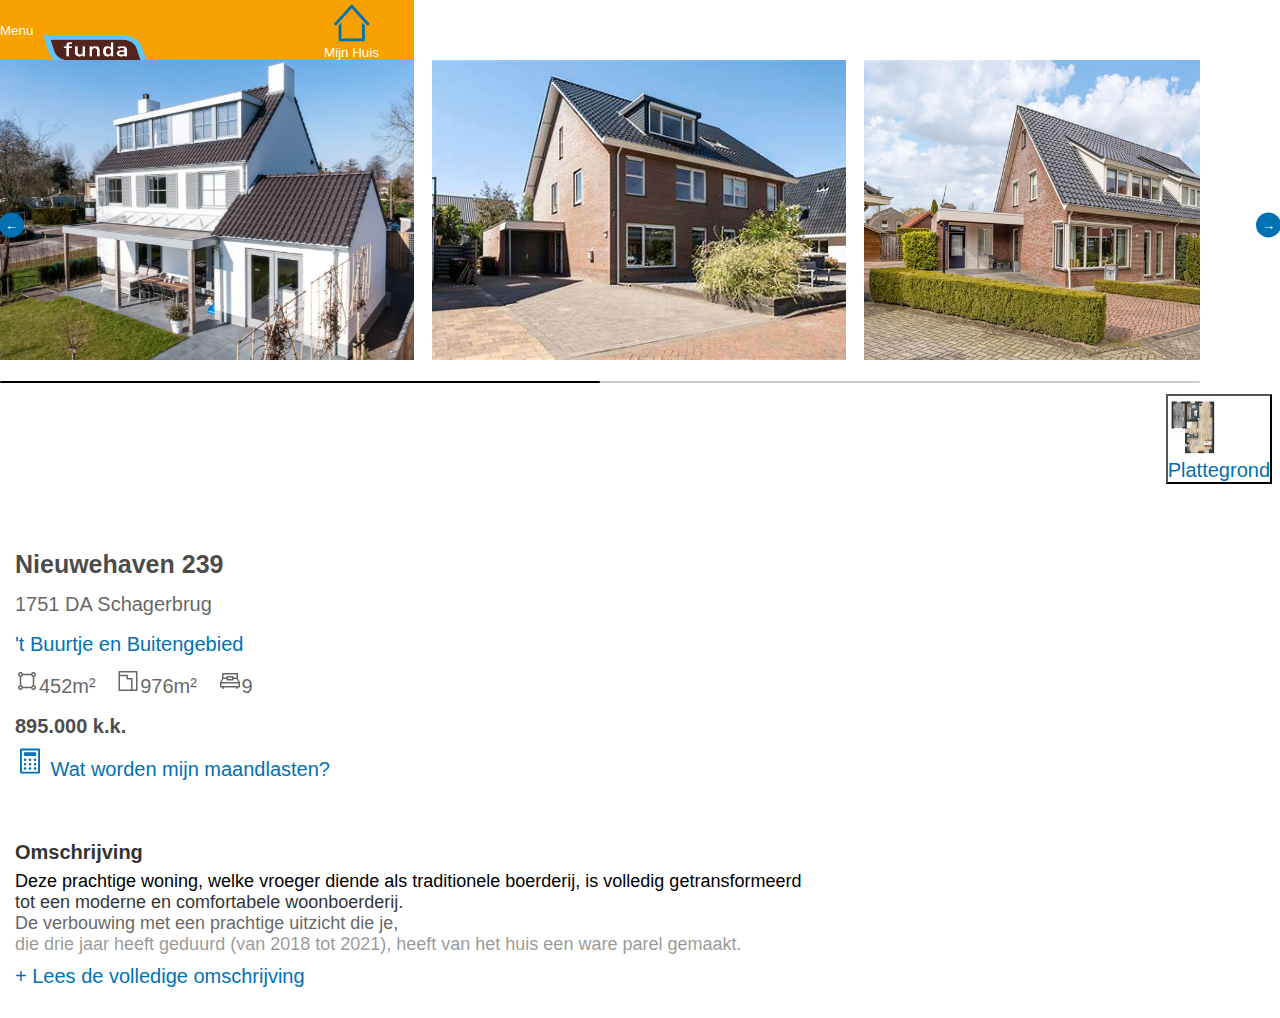
==== commit 6cdca93f: "laatste versie" ====
--- a/index.html
+++ b/index.html
@@ -13,10 +13,9 @@
 
         <div class="navbar-left"> 
             <button class="button-menu"> Menu</button>
-<img class="Logo" src="plaatjess\02-funda-Blue.png" width="125px" height="100px" alt="funda-logo">
+            <img class="Logo" src="plaatjess\02-funda-Blue.png" width="125px" height="100px" alt="funda-logo">
 
         </div>
-
         <div class="my-house"> 
             <button class="button-house">
                   <svg width="48px" height="48px" viewBox="0 0 48 48" version="1.1" xmlns="http://www.w3.org/2000/svg" xmlns:xlink="http://www.w3.org/1999/xlink">
@@ -38,7 +37,7 @@
       <div class="container">
             <div class="slider-wrapper">
                 <button id="prev-slide" class="slide-button material-symbol-rounded">&#8592;</button>
-                <div class="image-list">
+                <div id="oude"class="image-list">
                     <img class="modern-home" src="plaatjess/foto-s-van-een-modern-huizen-door-bas-suurmond-fotografie.webp" alt="img-1" class="image-item">
                     <img src="plaatjess/OIP.jpeg" alt="img-2" class="image-item">
                     <img src="plaatjess/husije.jpg" alt="img-3" class="image-item">
@@ -59,6 +58,12 @@
                     <img src="plaatjess/sea-you-hotel-kamer-comfort1.jpg" alt="img-18" class="image-item">
 
                 </div> 
+                <div id="nieuwe" class="image-listo">
+                    <img src="plattegrond-img/juppie.jpeg" alt="plat-1" class="image-item">
+                    <img src="plattegrond-img/nogeen.jpeg" alt="plat-2" class="image-item">
+                    <img src="plattegrond-img/OIP.jpeg" alt="plat-3" class="image-item">
+                    <img src="plattegrond-img/plaate.jpeg" alt="plat-4" class="image-item">
+                </div>
                 <button id="next-slide" class="slide-button material-symbol-rounded">&#8594;</button>
             </div>
             <div class="slider-scrollbar">
--- a/styles/nieuwefundastyle.css
+++ b/styles/nieuwefundastyle.css
@@ -27,8 +27,6 @@
     background-color: var(--primaire-color);
     border-color: var(--primaire-color);
     right: 0em;
-    
-
 }
 
 
@@ -38,7 +36,8 @@
     width: 414px;
     height: 60px;
     border: 0px;
-    top: 0px;    
+    top: 0px; 
+    font-size: 1px;   
 }
 
 .navbar-left {
@@ -76,7 +75,9 @@
     max-width: 1200px;
     width: 100%;
 }
-
+.image-listo{
+    display: none;
+}
 .slider-wrapper .slide-button {
     position: relative;
 }
@@ -93,6 +94,7 @@
     border-radius: 50%;
     top: 25%; 
    transform: translateY(-50%);
+   display: block;
 }
 
 .slide-wrapper .slide-button:hover {
@@ -114,7 +116,7 @@
     font-size: 0;
     overflow-x: auto;
     grid-template-columns: repeat(18, 1fr);
-    scrollbar-width: none;
+    /* scrollbar-width: none; */
     margin-bottom: 10px;
 }
 
@@ -209,7 +211,7 @@
         opacity: 0.7;
     }
     h2{
-        opacity: 0.8;
+        opacity: 0.7;
         font-size: 20px;
     }
     p{
@@ -236,8 +238,11 @@
 .begin{
     margin-left: 15px;
     margin-right: 10px;
+
     h1{
         font-size: 20px;
+        opacity: 0.8;
+        margin-bottom: 7px;
     }
 
     p{
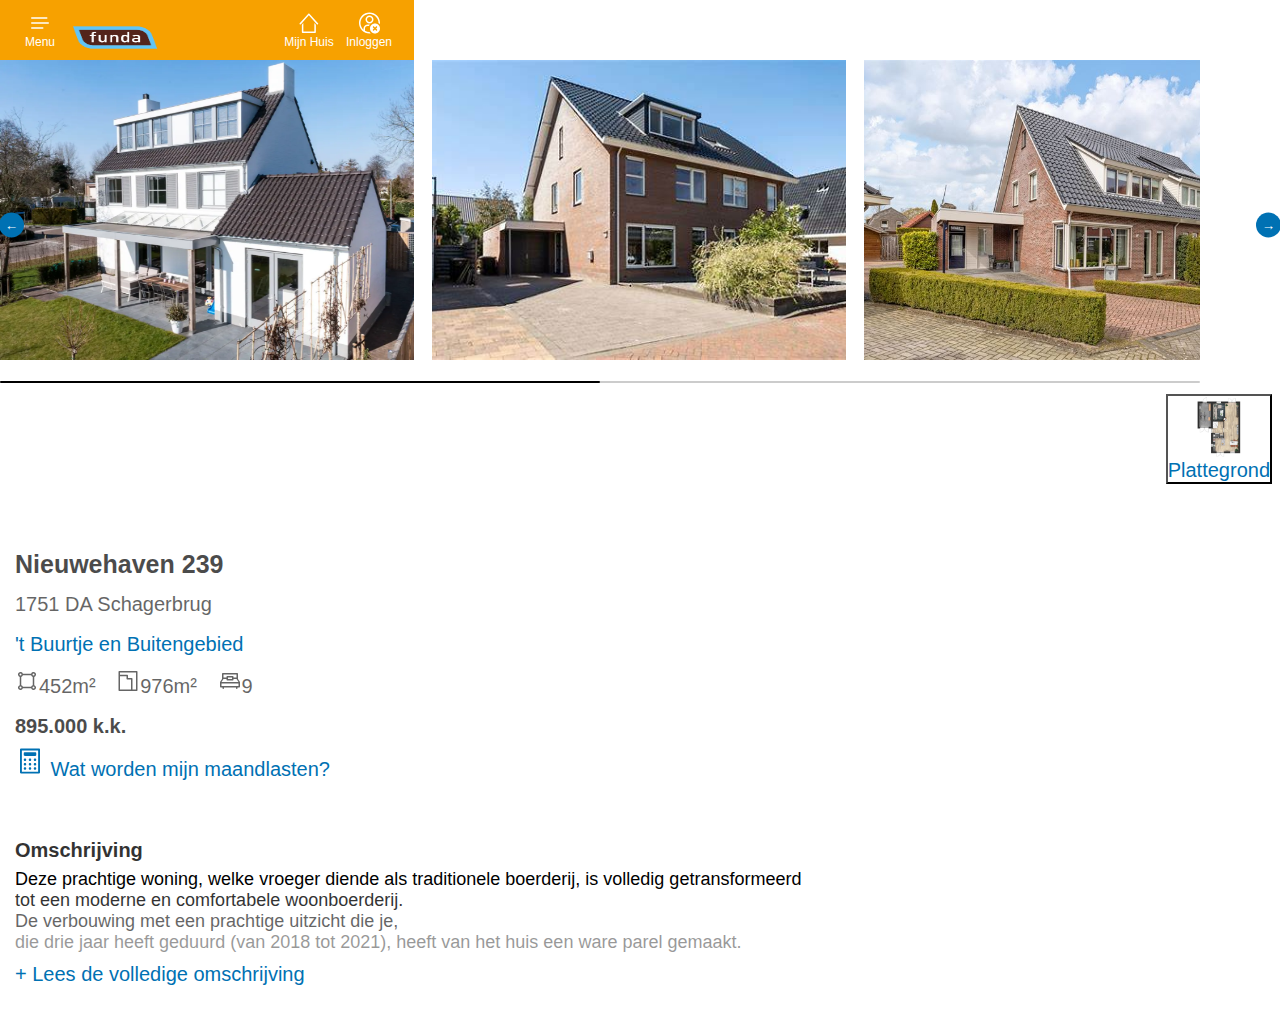
==== commit 3bf2a7ec: "jup hier bven ik dan" ====
--- a/index.html
+++ b/index.html
@@ -10,23 +10,20 @@
 
 <header>
     <nav>
-
         <div class="navbar-left"> 
-            <button class="button-menu"> Menu</button>
-            <img class="Logo" src="plaatjess\02-funda-Blue.png" width="125px" height="100px" alt="funda-logo">
-
+            <button class="button-menu"><svg xmlns="http://www.w3.org/2000/svg" width="24" height="24" fill="currentColor" role="presentation" viewBox="0 0 48 48" class="flex mr-1 -mt-1 md:inline"><path d="M7.5 12.5h30a1.5 1.5 0 010 3h-30a1.5 1.5 0 010-3zm0 10h33a1.5 1.5 0 010 3h-33a1.5 1.5 0 010-3zm0 10h22a1.5 1.5 0 010 3h-22a1.5 1.5 0 010-3z"></path></svg>
+                 Menu</button>
+            <img class="logo" src="plaatjess\02-funda-Blue.png" alt="funda-logo">
         </div>
         <div class="my-house"> 
-            <button class="button-house">
-                  <svg width="48px" height="48px" viewBox="0 0 48 48" version="1.1" xmlns="http://www.w3.org/2000/svg" xmlns:xlink="http://www.w3.org/1999/xlink">
-                <title>House</title>
-                <g id="House" stroke="none" stroke-width="1" fill="none" fill-rule="evenodd">
-                    <path d="M34.7181,23.9375 L37.7181,27.2695 L37.7181,42.5965 C37.7181,43.4235 37.0481,44.0945 36.2211,44.0965 L36.2211,44.0965 L11.2181,44.0965 C10.3891,44.0965 9.7181,43.4255 9.7181,42.5965 L9.7181,42.5965 L9.7181,27.2705 L12.7181,23.9385 L12.7181,41.0965 L34.7181,41.0965 L34.7181,23.9375 Z M23.7346,4.9994 C23.8166,5.0014 23.8976,5.0194 23.9786,5.0344 C24.0786,5.0524 24.1786,5.0704 24.2746,5.1084 C24.3736,5.1484 24.4646,5.2114 24.5546,5.2744 C24.6236,5.3214 24.6946,5.3634 24.7556,5.4234 C24.7806,5.4474 24.8146,5.4574 24.8386,5.4844 L24.8386,5.4844 L42.0506,24.6004 C42.6046,25.2164 42.5546,26.1644 41.9396,26.7194 C41.3236,27.2734 40.3756,27.2234 39.8216,26.6084 L39.8216,26.6084 L37.7156,24.2694 L34.7156,20.9374 L23.7166,8.7214 L12.7156,20.9384 L9.7156,24.2704 L7.6146,26.6034 C7.0606,27.2194 6.1126,27.2684 5.4966,26.7144 C4.8806,26.1604 4.8306,25.2114 5.3846,24.5964 L5.3846,24.5964 L22.5976,5.4804 C22.6256,5.4484 22.6656,5.4354 22.6956,5.4074 C22.7346,5.3714 22.7786,5.3464 22.8206,5.3144 C22.9366,5.2254 23.0576,5.1474 23.1886,5.0974 C23.2486,5.0744 23.3106,5.0654 23.3726,5.0514 C23.4926,5.0224 23.6126,4.9994 23.7346,4.9994 Z" id="house" fill="#0071B3"></path>
-                </g>
-            </svg> Mijn Huis</button>
+            <a href="https://www.funda.nl/mijn-huis-toevoegen/" class="button-house">
+                <svg xmlns="http://www.w3.org/2000/svg" width="24" height="24" fill="currentColor" role="presentation" viewBox="0 0 48 48" class="flex mr-1 -mt-1 md:inline"><path d="M34.718 23.938l3 3.332v15.326a1.5 1.5 0 01-1.497 1.5H11.218a1.5 1.5 0 01-1.5-1.5V27.271l3-3.332v17.157h22V23.938zM23.735 4.998c.082.002.163.02.244.035.1.018.2.036.296.074.099.04.19.103.28.166.069.047.14.09.2.15.026.023.06.033.084.06L42.05 24.6a1.5 1.5 0 01-2.229 2.008l-2.106-2.339-3-3.332-11-12.216-11 12.217-3 3.332-2.101 2.333a1.5 1.5 0 01-2.23-2.007L22.598 5.48c.028-.032.068-.045.098-.073.039-.036.083-.06.125-.093.116-.089.237-.167.368-.217.06-.023.122-.032.184-.046.12-.029.24-.052.362-.052z"></path>
+                </svg>   Mijn Huis</a>
+
+            <a class="alog" href="https://login.funda.nl/account/login?ReturnUrl=%2Fconnect%2Fauthorize%2Fcallback%3Fclient_id%3Dfunda.website%26redirect_uri%3Dhttps%253A%252F%252Fwww.funda.nl%252Fauth%252Fsignin-oidc%252F%26response_type%3Dcode%2520id_token%26scope%3Dopenid%2520profile%2520funda_basic%2520funda_login_metadata%26state%3DOpenIdConnect.AuthenticationProperties%[base64]%26response_mode%3Dform_post%26nonce%3D638417252361122283.ZGNjM2RlOTQtMDBjYy00NTE5LWEzMGItMDY0ZTQzYmQ1Y2MwY2EyMDI4NzEtNjMyNi00ZWY0LTkwNzQtYjYwOWVjOTFkMDEw%26x-client-SKU%3DID_NET461%26x-client-ver%3D6.7.1.0">
+                <svg xmlns="http://www.w3.org/2000/svg" width="24" height="24" fill="currentColor" role="presentation" viewBox="0 0 24 24" class="flex mr-1 -mt-1 md:inline"><path d="M2 12C2 6.20101 6.70101 1.5 12.5 1.5C15.2848 1.5 17.9555 2.60625 19.9246 4.57538C21.8938 6.54451 23 9.21523 23 12C23 12.4258 22.9747 12.8457 22.9254 13.2583C22.5136 12.7806 22.0335 12.3634 21.5003 12.022C21.5054 10.9315 21.3122 9.82972 20.9076 8.7704C19.5761 5.28449 16.2315 2.9818 12.5 2.9818C8.76846 2.9818 5.42395 5.28449 4.09245 8.7704C2.76095 12.2563 3.71867 16.2023 6.5 18.69V17.25C6.5008 17.1823 6.51089 17.115 6.53 17.05C6.78 15.055 8.685 13.5 11 13.5H12.8762C12.5203 13.9552 12.2237 14.4591 11.9982 15H11C10.8175 15.0011 10.6353 15.0161 10.455 15.045C9.06 15.26 8 16.275 8 17.5V19.78C9.39622 20.5952 10.9586 21.001 12.5202 20.9975C12.862 21.5318 13.2797 22.0129 13.7583 22.4254C13.3457 22.4747 12.9258 22.5 12.5 22.5C6.70101 22.5 2 17.799 2 12Z"></path><path fill-rule="evenodd" d="M8.5 8.5C8.5 6.29086 10.2909 4.5 12.5 4.5C13.5609 4.5 14.5783 4.92143 15.3284 5.67157C16.0786 6.42172 16.5 7.43913 16.5 8.5C16.5 10.7091 14.7091 12.5 12.5 12.5C10.2909 12.5 8.5 10.7091 8.5 8.5ZM10 8.5C10 9.88071 11.1193 11 12.5 11C13.8807 11 15 9.88071 15 8.5C15 7.11929 13.8807 6 12.5 6C11.1193 6 10 7.11929 10 8.5Z" clip-rule="evenodd"></path><path fill-rule="evenodd" d="M18.0044 22.5044C20.7658 22.5044 23.0044 20.2658 23.0044 17.5044C23.0044 14.743 20.7658 12.5044 18.0044 12.5044C15.243 12.5044 13.0044 14.743 13.0044 17.5044C13.0044 20.2658 15.243 22.5044 18.0044 22.5044ZM20.0347 15.4741C20.3276 15.767 20.3276 16.2418 20.0347 16.5347L19.0651 17.5044L20.0347 18.4741C20.3276 18.767 20.3276 19.2418 20.0347 19.5347C19.7418 19.8276 19.267 19.8276 18.9741 19.5347L18.0044 18.5651L17.0347 19.5347C16.7418 19.8276 16.267 19.8276 15.9741 19.5347C15.6812 19.2418 15.6812 18.767 15.9741 18.4741L16.9437 17.5044L15.9741 16.5347C15.6812 16.2418 15.6812 15.767 15.9741 15.4741C16.267 15.1812 16.7418 15.1812 17.0347 15.4741L18.0044 16.4437L18.9741 15.4741C19.267 15.1812 19.7418 15.1812 20.0347 15.4741Z" clip-rule="evenodd"></path>
+                </svg>    Inloggen</a>
         </div>
-
-
     </nav>
 </header>
 
@@ -56,7 +53,6 @@
                     <img src="plaatjess/husikamer.jpeg" alt="img-16" class="image-item">
                     <img src="plaatjess/husisskamer.jpg" alt="img-17" class="image-item">
                     <img src="plaatjess/sea-you-hotel-kamer-comfort1.jpg" alt="img-18" class="image-item">
-
                 </div> 
                 <div id="nieuwe" class="image-listo">
                     <img src="plattegrond-img/juppie.jpeg" alt="plat-1" class="image-item">
@@ -72,7 +68,6 @@
                 </div>
             </div> 
      </div>
-
         <Button class="plattegrond-button">
         <img class="free-map" src="plaatjess/Vrijstaand-plattegrond-1-h1200.webp" alt="plattegrond" width="50px">
         Plattegrond</Button>
@@ -89,6 +84,7 @@
             <svg xmlns="http://www.w3.org/2000/svg" width="24" height="24" fill="currentColor" role="presentation" viewBox="0 0 48 48"><path d="M43 5.5A1.5 1.5 0 0041.5 4h-35A1.5 1.5 0 005 5.5v37A1.5 1.5 0 006.5 44h35a1.5 1.5 0 001.5-1.5zm-35 9h13v5a1.5 1.5 0 001.5 1.5H30v20H8zm25 5a1.5 1.5 0 00-1.5-1.5H24v-5a1.5 1.5 0 00-1.5-1.5H8V7h32v34h-7z"></path></svg>976m²
             <svg xmlns="http://www.w3.org/2000/svg" width="24" height="24" fill="currentColor" role="presentation" viewBox="0 0 48 48"><path d="M11 20l-3.999 5.999h33.998L37 20h3l3.999 5.999L44 26v9.5a1.5 1.5 0 01-1.5 1.5H39v1.5a1.5 1.5 0 01-3 0V37H12v1.5a1.5 1.5 0 01-3 0V37H5.5A1.5 1.5 0 014 35.5V26l.001-.001L8 20h3zm30 9H7v5h34v-5zM38.5 8A1.5 1.5 0 0140 9.5V20l-9-.001V21.5a1.5 1.5 0 01-1.5 1.5h-11a1.5 1.5 0 01-1.5-1.5v-1.501L8 20V9.5A1.5 1.5 0 019.5 8h29zM28 17h-8v3h8v-3zm9-6H11v5.999h6V15.5a1.5 1.5 0 011.5-1.5h11a1.5 1.5 0 011.5 1.5v1.499h6V11z"></path></svg>9</p>
             <h2>895.000 k.k.</h2>
+            <div class="maandlasten">
             <a href="https://www.funda.nl/hypotheek/maandlasten/ing/?id=42235250"><?xml version="1.0" encoding="UTF-8"?>
                 <svg width="30px" height="30px" viewBox="0 0 48 48" version="1.1" xmlns="http://www.w3.org/2000/svg" xmlns:xlink="http://www.w3.org/1999/xlink">
                     <title>Calculator</title>
@@ -96,6 +92,7 @@
                         <path d="M38.5,4 C39.3284271,4 40,4.67157288 40,5.5 L40,5.5 L40,42.5 C40,43.3284271 39.3284271,44 38.5,44 L38.5,44 L9.5,44 C8.67157288,44 8,43.3284271 8,42.5 L8,42.5 L8,5.5 L8.00686658,5.35553999 C8.07955132,4.59488808 8.72030388,4 9.5,4 L9.5,4 Z M37,7 L11,7 L11,41 L37,41 L37,7 Z M16,34 C17.1045695,34 18,34.8954305 18,36 C18,37.1045695 17.1045695,38 16,38 C14.8954305,38 14,37.1045695 14,36 C14,34.8954305 14.8954305,34 16,34 Z M24,34 C25.1045695,34 26,34.8954305 26,36 C26,37.1045695 25.1045695,38 24,38 C22.8954305,38 22,37.1045695 22,36 C22,34.8954305 22.8954305,34 24,34 Z M32,34 C33.1045695,34 34,34.8954305 34,36 C34,37.1045695 33.1045695,38 32,38 C30.8954305,38 30,37.1045695 30,36 C30,34.8954305 30.8954305,34 32,34 Z M16,27 C17.1045695,27 18,27.8954305 18,29 C18,30.1045695 17.1045695,31 16,31 C14.8954305,31 14,30.1045695 14,29 C14,27.8954305 14.8954305,27 16,27 Z M24,27 C25.1045695,27 26,27.8954305 26,29 C26,30.1045695 25.1045695,31 24,31 C22.8954305,31 22,30.1045695 22,29 C22,27.8954305 22.8954305,27 24,27 Z M32,27 C33.1045695,27 34,27.8954305 34,29 C34,30.1045695 33.1045695,31 32,31 C30.8954305,31 30,30.1045695 30,29 C30,27.8954305 30.8954305,27 32,27 Z M16,20 C17.1045695,20 18,20.8954305 18,22 C18,23.1045695 17.1045695,24 16,24 C14.8954305,24 14,23.1045695 14,22 C14,20.8954305 14.8954305,20 16,20 Z M24,20 C25.1045695,20 26,20.8954305 26,22 C26,23.1045695 25.1045695,24 24,24 C22.8954305,24 22,23.1045695 22,22 C22,20.8954305 22.8954305,20 24,20 Z M32,20 C33.1045695,20 34,20.8954305 34,22 C34,23.1045695 33.1045695,24 32,24 C30.8954305,24 30,23.1045695 30,22 C30,20.8954305 30.8954305,20 32,20 Z M32.5,10 C33.3284271,10 34,10.6715729 34,11.5 L34,14.5 C34,15.3284271 33.3284271,16 32.5,16 L15.5,16 C14.6715729,16 14,15.3284271 14,14.5 L14,11.5 C14,10.6715729 14.6715729,10 15.5,10 L32.5,10 Z" id="calculator" fill="#0071B3"></path>
                     </g>
                 </svg> Wat worden mijn maandlasten?</a>
+            </div>
     </section>
 </div>
 
@@ -142,6 +139,5 @@
             <button id="plusbutton">+ Lees de volledige omschrijving</button>
 
     </section>
-
 </body>
 </html>
--- a/styles/nieuwefundastyle.css
+++ b/styles/nieuwefundastyle.css
@@ -2,6 +2,13 @@
     --primaire-color: #F7A100;
     --secundaire-color: #0071B3;
     --primaire-lettertype: Proxima Nova;
+    --navbarlettertype: 15px;
+}
+
+.maandlasten {
+    display: flex;
+    justify-content: space-between;
+    align-items: center;
 }
 
 *{
@@ -11,24 +18,7 @@
     font-family: proxima nova, sans-serif;
 }
 
-
 /* BEGIN HEADER */
-
-nav{
-    display: flex;
-    background-color: var(--primaire-color);
-    left: 0em;
-    right: 0em;
-    
-}
-
-#knophuis{
-    width: 60px;
-    background-color: var(--primaire-color);
-    border-color: var(--primaire-color);
-    right: 0em;
-}
-
 
 nav {
     display: flex;
@@ -36,8 +26,10 @@
     width: 414px;
     height: 60px;
     border: 0px;
-    top: 0px; 
-    font-size: 1px;   
+    top: 0px;    
+    background-color: var(--primaire-color);
+    left: 0em;
+    right: 0em;
 }
 
 .navbar-left {
@@ -51,15 +43,24 @@
     border-color: var(--primaire-color);
     border: 0px;
     color: white;
+    display: flex;
+    align-items: center;
+    flex-direction: column;
+    justify-content: center;
+    font-size: 12px;
+    margin-left: 15px;
+    width: 50px;
 }
 
 .logo{
-    position: absolute;
+    position: relative;
+    width: 100px;
+    height: 75px;
 }
 
 .button-house {
     display: flex;
-    width: 125px;
+    width: 70px;
     height: 100%;
     align-items: center;
     flex-direction: column;
@@ -67,7 +68,31 @@
     background-color: var(--primaire-color);
     border: 0px;
     color: white;
-}
+    text-decoration: none;
+    font-size: 12px;
+}
+
+.my-house{
+    display: flex;
+}
+
+.alog{
+    display: flex;
+    width: 50px;
+    height: 100%;
+    align-items: center;
+    flex-direction: column;
+    justify-content: center;
+    background-color: var(--primaire-color);
+    border: 0px;
+    color: white;
+    text-decoration: none;
+    font-size: 12px;
+    margin-right: 20px;
+}
+
+
+
 
 /* -------------------------------------------- */
 
@@ -192,6 +217,7 @@
     justify-content: center;
     color: var(--secundaire-color);
     background-color: #fff;
+    align-items: center;
 }
 
 .startscherm{
@@ -201,6 +227,7 @@
 /* EIND HEADER */
 
 /* PRICE BEGIN */
+
 .prijs-section{
     margin-bottom: 50px;
     line-height: 40px;
@@ -229,7 +256,6 @@
         text-decoration: none;
     }
 }
-
 
 /* PRICE END */
 
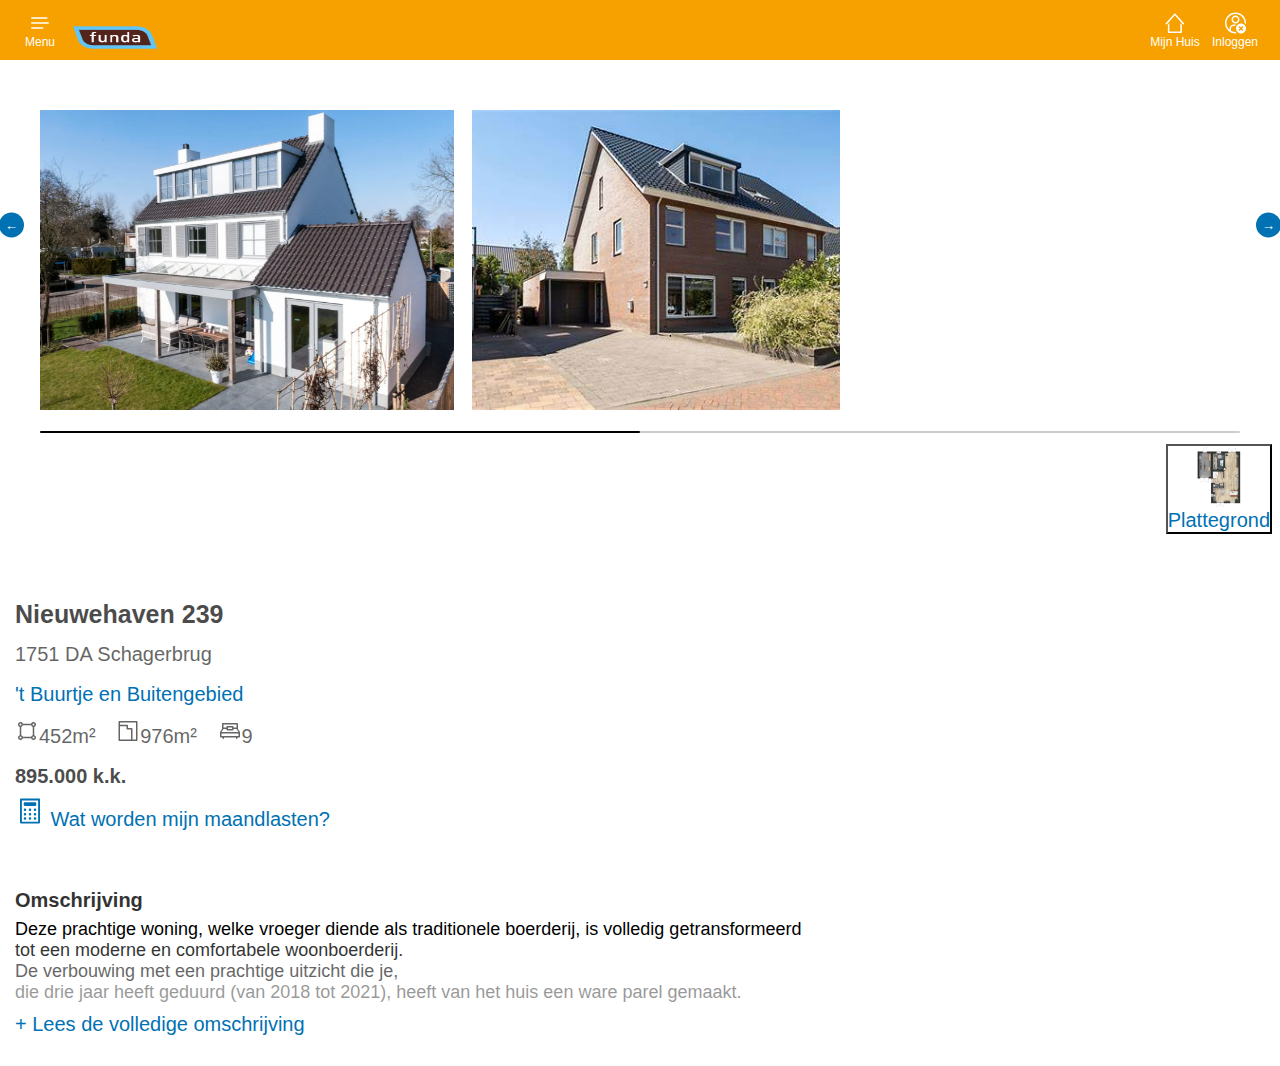
==== commit e9b657b3: "nieuwe alt toegevoegd" ====
--- a/index.html
+++ b/index.html
@@ -35,28 +35,28 @@
             <div class="slider-wrapper">
                 <button id="prev-slide" class="slide-button material-symbol-rounded">&#8592;</button>
                 <div id="oude"class="image-list">
-                    <img class="modern-home" src="plaatjess/foto-s-van-een-modern-huizen-door-bas-suurmond-fotografie.webp" alt="img-1" class="image-item">
-                    <img src="plaatjess/OIP.jpeg" alt="img-2" class="image-item">
-                    <img src="plaatjess/husije.jpg" alt="img-3" class="image-item">
-                    <img src="plaatjess/doz.jpg" alt="img-4" class="image-item">
-                    <img src="plaatjess/nieuwtuinjtej.jpeg" alt="img-5" class="image-item">
-                    <img src="plaatjess/Vrijstaand-plattegrond-1-h1200.webp" alt="img-6" class="image-item">
-                    <img src="plaatjess/tuinnnne.jpeg" alt="img-7" class="image-item">
-                    <img src="plaatjess/keukjete.jpg" alt="img-8" class="image-item">
-                    <img src="plaatjess/kukejjtje.png" alt="img-9" class="image-item">
-                    <img src="plaatjess/baddder.jpg" alt="img-10" class="image-item">
-                    <img src="plaatjess/badkamer-ideeen-grijs-wit-6.jpg" alt="img-11" class="image-item">
-                    <img src="plaatjess/badkamer.jpg" alt="img-12" class="image-item">
-                    <img src="plaatjess/kammer.jpeg" alt="img-13" class="image-item">
-                    <img src="plaatjess/kammmmmer.jpeg" alt="img-14" class="image-item">
-                    <img src="plaatjess/husije.jpg" alt="img-15" class="image-item">
-                    <img src="plaatjess/husikamer.jpeg" alt="img-16" class="image-item">
-                    <img src="plaatjess/husisskamer.jpg" alt="img-17" class="image-item">
-                    <img src="plaatjess/sea-you-hotel-kamer-comfort1.jpg" alt="img-18" class="image-item">
+                    <img class="modern-home" src="plaatjess/foto-s-van-een-modern-huizen-door-bas-suurmond-fotografie.webp" alt="een moderne huis de te koop staat" class="image-item">
+                    <img src="plaatjess/OIP.jpeg" alt="Nieuwe huis die te koop staat" class="image-item">
+                    <img src="plaatjess/husije.jpg" alt="Nieuwbouw huis" class="image-item">
+                    <img src="plaatjess/doz.jpg" alt="oude huis met een grote tuin" class="image-item">
+                    <img src="plaatjess/nieuwtuinjtej.jpeg" alt="tuin met terras" class="image-item">
+                    <img src="plaatjess/Vrijstaand-plattegrond-1-h1200.webp" alt="plattegrond van onze nieuwe huis" class="image-item">
+                    <img src="plaatjess/tuinnnne.jpeg" alt="grote tuin van nieuwbouw" class="image-item">
+                    <img src="plaatjess/keukjete.jpg" alt="keuken van modern huis" class="image-item">
+                    <img src="plaatjess/kukejjtje.png" alt="nieuwe moderne keuken" class="image-item">
+                    <img src="plaatjess/baddder.jpg" alt="nieuw badkamer" class="image-item">
+                    <img src="plaatjess/badkamer-ideeen-grijs-wit-6.jpg" alt="moderne badkamer" class="image-item">
+                    <img src="plaatjess/badkamer.jpg" alt="oude badkamer" class="image-item">
+                    <img src="plaatjess/kammer.jpeg" alt="grote slaapkamer met grote bed" class="image-item">
+                    <img src="plaatjess/kammmmmer.jpeg" alt="slaapkamer van modern huis" class="image-item">
+                    <img src="plaatjess/husije.jpg" alt="nieuwebouw huis" class="image-item">
+                    <img src="plaatjess/husikamer.jpeg" alt="modern huiskamer" class="image-item">
+                    <img src="plaatjess/husisskamer.jpg" alt="oudbouw huiskamer" class="image-item">
+                    <img src="plaatjess/sea-you-hotel-kamer-comfort1.jpg" alt="hotel slaapkamer" class="image-item">
                 </div> 
                 <div id="nieuwe" class="image-listo">
-                    <img src="plattegrond-img/juppie.jpeg" alt="plat-1" class="image-item">
-                    <img src="plattegrond-img/nogeen.jpeg" alt="plat-2" class="image-item">
+                    <img src="plattegrond-img/juppie.jpeg" alt="plattegrond eerste verdieping" class="image-item">
+                    <img src="plattegrond-img/nogeen.jpeg" alt="" class="image-item">
                     <img src="plattegrond-img/OIP.jpeg" alt="plat-3" class="image-item">
                     <img src="plattegrond-img/plaate.jpeg" alt="plat-4" class="image-item">
                 </div>
--- a/styles/nieuwefundastyle.css
+++ b/styles/nieuwefundastyle.css
@@ -23,13 +23,11 @@
 nav {
     display: flex;
     justify-content: space-between;
-    width: 414px;
+    /* width: 414px; */
     height: 60px;
     border: 0px;
     top: 0px;    
     background-color: var(--primaire-color);
-    left: 0em;
-    right: 0em;
 }
 
 .navbar-left {
@@ -128,12 +126,19 @@
 
 .slider-wrapper .slide-button#prev-slide {
     left: -1px;
-    /* display: none; */
 } 
 
 .slider-wrapper .slide-button#next-slide {
     right: -1px;
 } 
+
+.slide-button#prev-slide {
+    max-width: 1200px;
+}
+
+.slide-button#next-slide {
+    max-width: 1200px;
+}
 
 .slider-wrapper .image-list {
     display: grid;
@@ -301,3 +306,37 @@
     font-size: 18px;
 }
 
+/* RESPONSIVE BEGIN */
+
+.container {
+    width: 100%;
+    margin-left: auto;
+    margin-right: auto;
+    /* padding-left: 0.5rem;
+    padding-right: 0.5rem; */
+}
+
+
+@media (min-width: 640px) {}
+
+@media (min-width: 768px) {}
+
+@media (min-width: 1024px) {}
+
+@media (min-width: 1200px) {
+    .image-list{
+        margin-top: 50px;
+        width: 800px;
+    }
+    .slider-wrapper .image-list {
+        display: grid;
+        gap: 18px;
+        font-size: 0;
+        overflow-x: auto;
+        grid-template-columns: repeat(40, 1fr);
+        /* scrollbar-width: none; */
+        margin-bottom: 10px;
+    }
+}
+
+@media (min-width: 1536px) {}